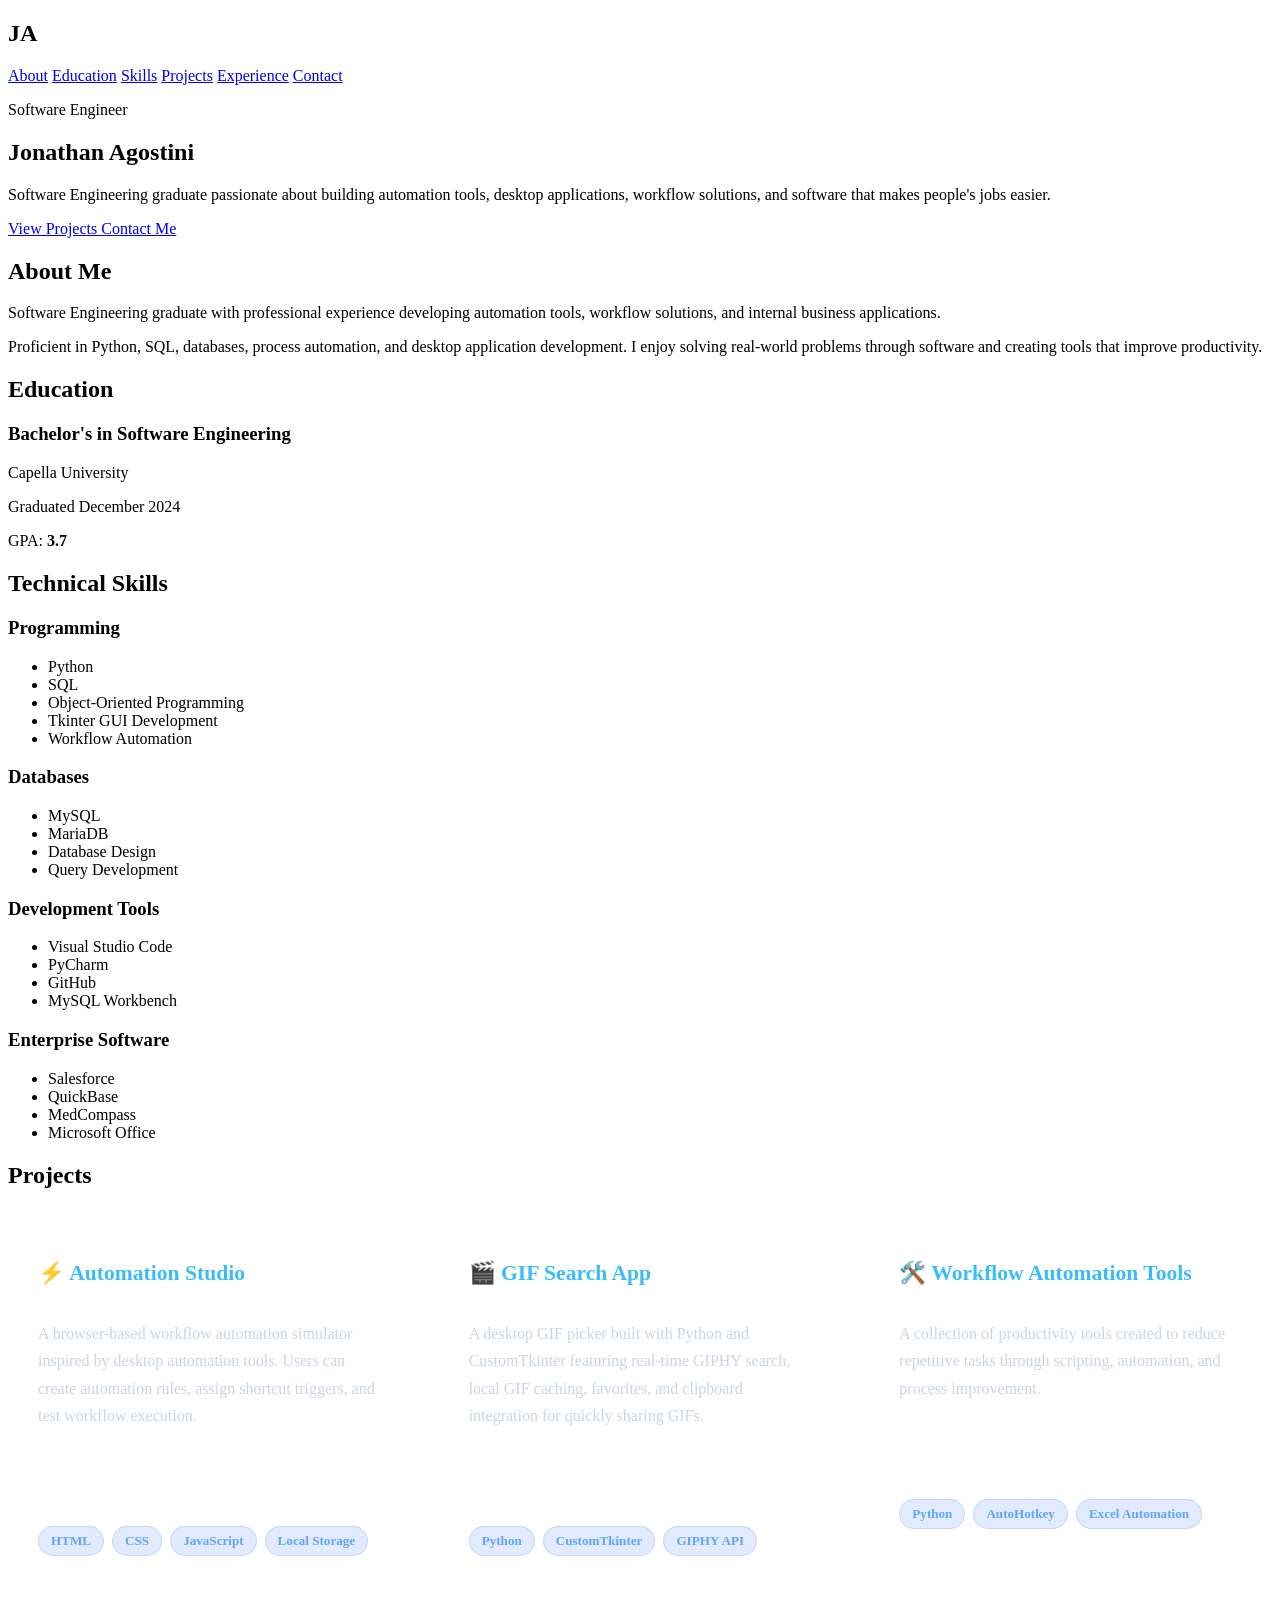
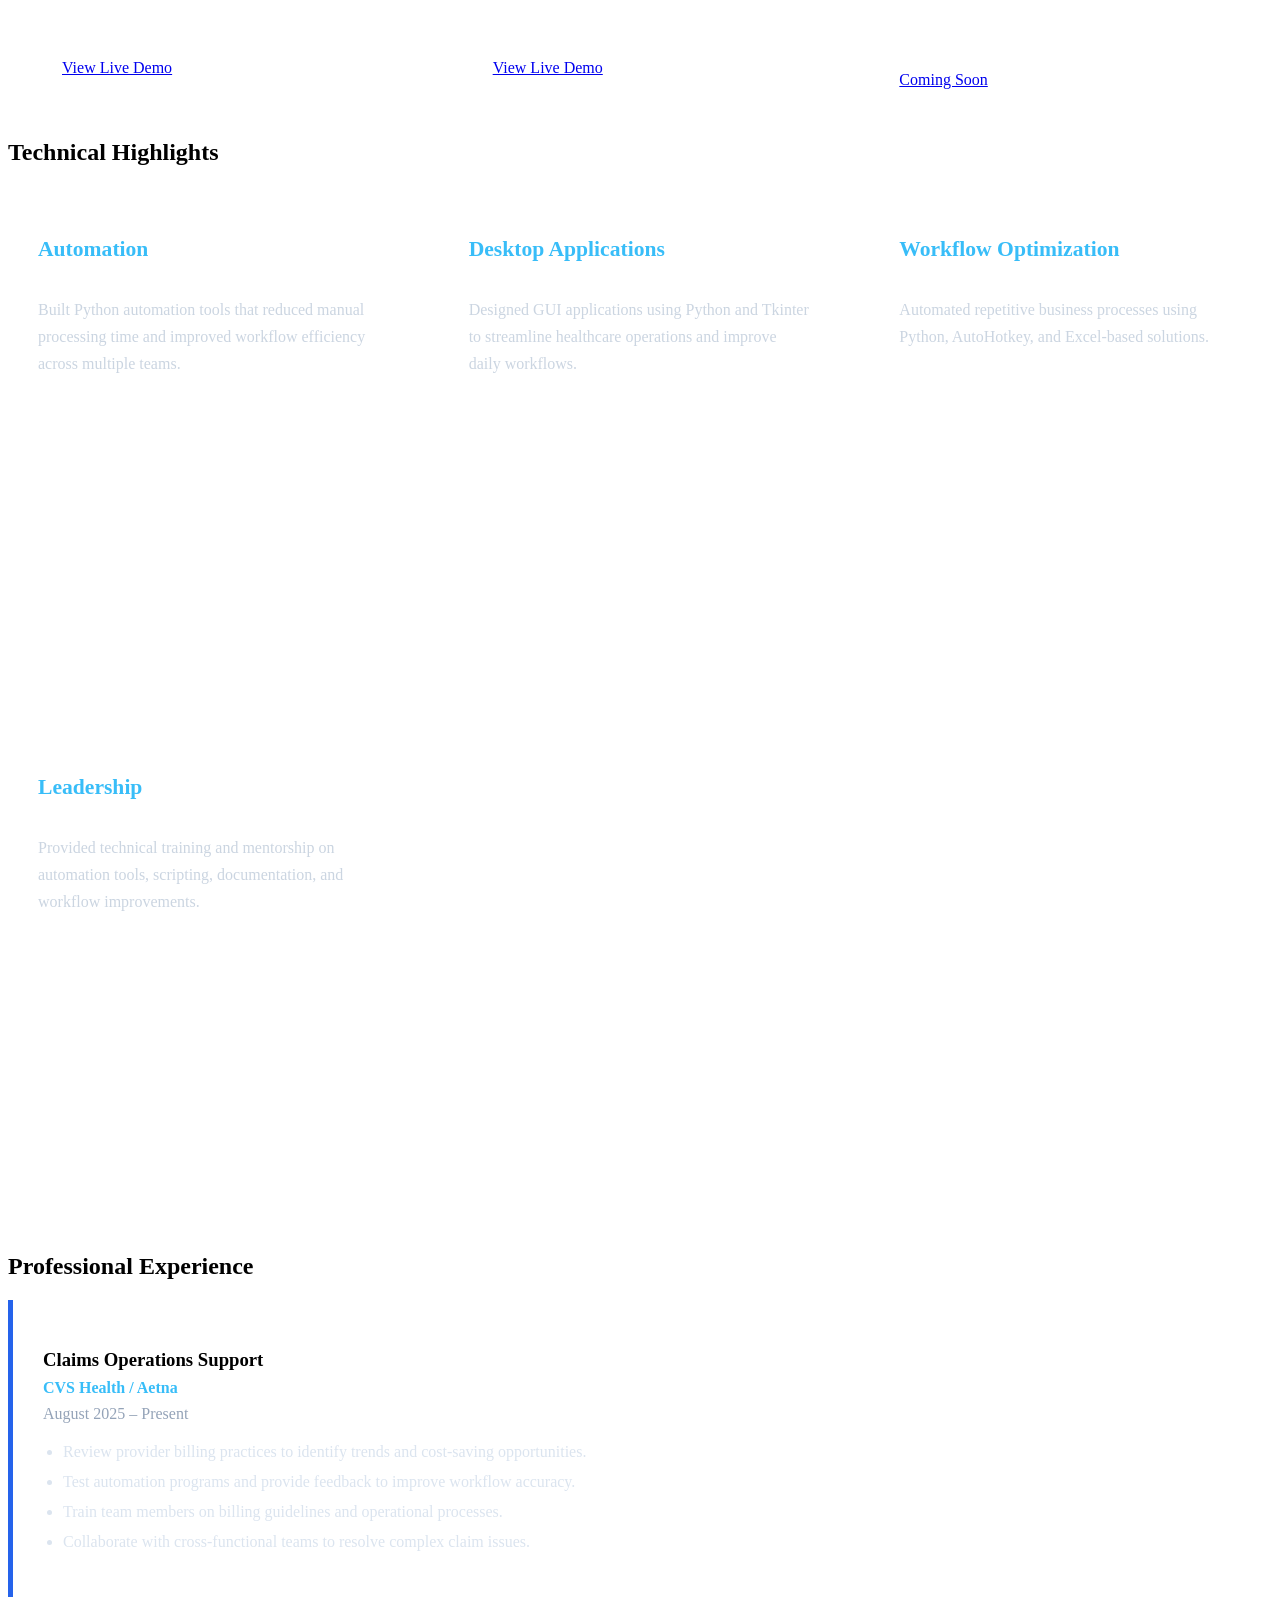
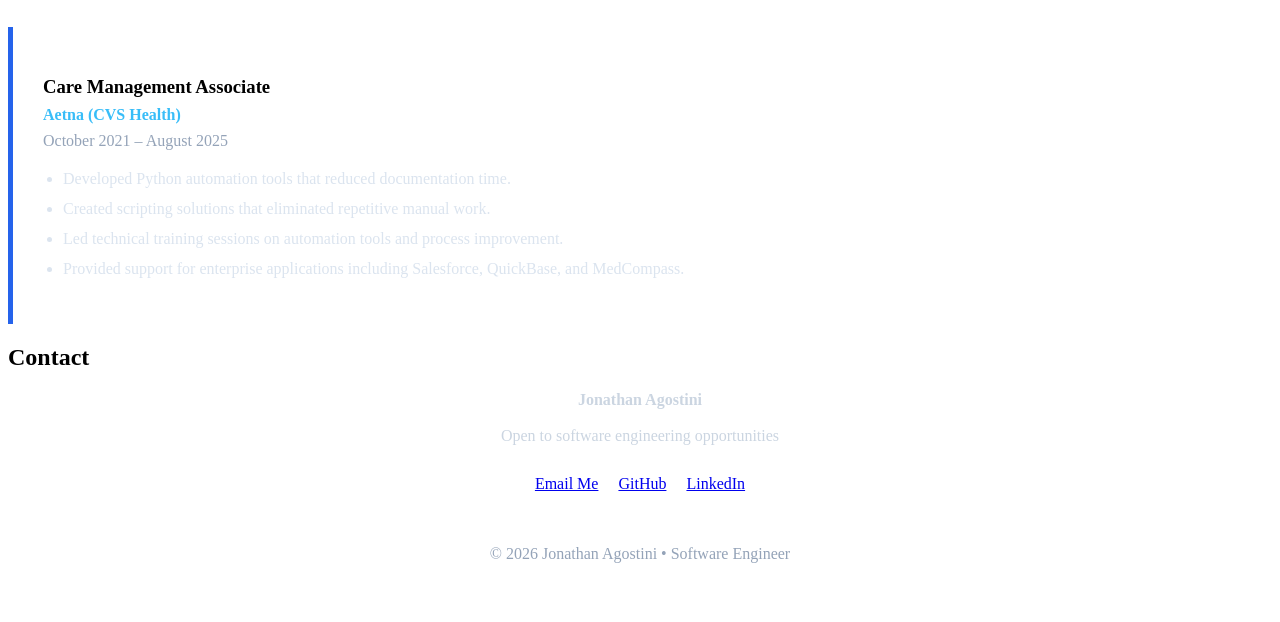
==== index.html @ 8cfb64bf "Remove 'Index' from index.html" ====
<!DOCTYPE html>
<html lang="en">

<head>

<meta charset="UTF-8">
<meta name="viewport" content="width=device-width, initial-scale=1.0">

<title>Jonathan Agostini | Software Engineer</title>

<meta name="description" content="Jonathan Agostini - Software Engineer specializing in Python automation, workflow solutions, desktop applications, and software development.">

<link rel="stylesheet" href="./style.css">

<link rel="preconnect" href="https://fonts.googleapis.com">
<link rel="preconnect" href="https://fonts.gstatic.com" crossorigin>

<link href="https://fonts.googleapis.com/css2?family=Inter:wght@300;400;500;600;700;800&display=swap" rel="stylesheet">

</head>


<body>


<header class="navbar">

<div class="container">

<h2 class="logo">
JA
</h2>


<nav>

<a href="#about">About</a>
<a href="#education">Education</a>
<a href="#skills">Skills</a>
<a href="#projects">Projects</a>
<a href="#experience">Experience</a>
<a href="#contact">Contact</a>

</nav>


</div>

</header>



<section class="hero">

<div class="container hero-content">


<div class="hero-text">


<p class="tag">
Software Engineer
</p>


<h1>
Jonathan Agostini
</h1>


<p class="subtitle">

Software Engineering graduate passionate about building
automation tools, desktop applications, workflow solutions,
and software that makes people's jobs easier.

</p>



<div class="hero-buttons">


<a href="#projects" class="btn primary">
View Projects
</a>


<a href="#contact" class="btn secondary">
Contact Me
</a>


</div>


</div>


</div>


</section>





<section id="about" class="section">


<div class="container">


<h2>
About Me
</h2>



<div class="card">


<p>

Software Engineering graduate with professional experience
developing automation tools, workflow solutions, and internal
business applications.

</p>



<p>

Proficient in Python, SQL, databases, process automation,
and desktop application development. I enjoy solving
real-world problems through software and creating tools
that improve productivity.

</p>


</div>


</div>


</section>






<section id="education" class="section">


<div class="container">


<h2>
Education
</h2>



<div class="card">


<h3>
Bachelor's in Software Engineering
</h3>


<p class="muted">
Capella University
</p>


<p>
Graduated December 2024
</p>


<p>
GPA: <strong>3.7</strong>
</p>


</div>


</div>


</section>






<section id="skills" class="section">


<div class="container">


<h2>
Technical Skills
</h2>



<div class="skills-grid">


<div class="skill-card">

<h3>
Programming
</h3>

<ul>

<li>Python</li>
<li>SQL</li>
<li>Object-Oriented Programming</li>
<li>Tkinter GUI Development</li>
<li>Workflow Automation</li>

</ul>

</div>




<div class="skill-card">

<h3>
Databases
</h3>

<ul>

<li>MySQL</li>
<li>MariaDB</li>
<li>Database Design</li>
<li>Query Development</li>

</ul>

</div>




<div class="skill-card">

<h3>
Development Tools
</h3>

<ul>

<li>Visual Studio Code</li>
<li>PyCharm</li>
<li>GitHub</li>
<li>MySQL Workbench</li>

</ul>

</div>




<div class="skill-card">

<h3>
Enterprise Software
</h3>

<ul>

<li>Salesforce</li>
<li>QuickBase</li>
<li>MedCompass</li>
<li>Microsoft Office</li>

</ul>

</div>


</div>


</div>


</section>

<section id="projects" class="section">

<div class="container">


<h2>
Projects
</h2>



<div class="highlight-grid">


<div class="highlight">


<h3>
⚡ Automation Studio
</h3>


<p>
A browser-based workflow automation simulator inspired by
desktop automation tools. Users can create automation rules,
assign shortcut triggers, and test workflow execution.
</p>


<p>
<strong>
Technologies:
</strong>
</p>


<div class="tech-list">

<span>HTML</span>
<span>CSS</span>
<span>JavaScript</span>
<span>Local Storage</span>

</div>



<a 
href="automation-studio/index.html"
class="btn primary">

View Live Demo

</a>


</div>





<div class="highlight">


<h3>
🎬 GIF Search App
</h3>


<p>
A desktop GIF picker built with Python and CustomTkinter featuring
real-time GIPHY search, local GIF caching, favorites, and clipboard
integration for quickly sharing GIFs.
</p>


<p>
<strong>
Technologies:
</strong>
</p>


<div class="tech-list">

<span>Python</span>
<span>CustomTkinter</span>
<span>GIPHY API</span>

</div>



<a 
href="GIFindexlink/index.html"
class="btn primary">

View Live Demo

</a>


</div>





<div class="highlight">


<h3>
🛠️ Workflow Automation Tools
</h3>


<p>

A collection of productivity tools created to reduce
repetitive tasks through scripting, automation, and
process improvement.

</p>



<p>
<strong>
Technologies:
</strong>
</p>


<div class="tech-list">

<span>Python</span>
<span>AutoHotkey</span>
<span>Excel Automation</span>

</div>



<a 
href="#"
class="btn secondary">

Coming Soon

</a>


</div>



</div>


</div>


</section>







<section id="highlights" class="section">


<div class="container">


<h2>
Technical Highlights
</h2>



<div class="highlight-grid">



<div class="highlight">


<h3>
Automation
</h3>


<p>

Built Python automation tools that reduced manual processing
time and improved workflow efficiency across multiple teams.

</p>


</div>





<div class="highlight">


<h3>
Desktop Applications
</h3>


<p>

Designed GUI applications using Python and Tkinter to
streamline healthcare operations and improve daily workflows.

</p>


</div>





<div class="highlight">


<h3>
Workflow Optimization
</h3>


<p>

Automated repetitive business processes using Python,
AutoHotkey, and Excel-based solutions.

</p>


</div>





<div class="highlight">


<h3>
Leadership
</h3>


<p>

Provided technical training and mentorship on automation
tools, scripting, documentation, and workflow improvements.

</p>


</div>



</div>


</div>


</section>

<section id="experience" class="section">


<div class="container">


<h2>
Professional Experience
</h2>



<div class="timeline">



<div class="timeline-item">


<h3>
Claims Operations Support
</h3>


<span class="company">
CVS Health / Aetna
</span>


<span class="date">
August 2025 – Present
</span>



<ul>


<li>
Review provider billing practices to identify trends and
cost-saving opportunities.
</li>


<li>
Test automation programs and provide feedback to improve
workflow accuracy.
</li>


<li>
Train team members on billing guidelines and operational
processes.
</li>


<li>
Collaborate with cross-functional teams to resolve
complex claim issues.
</li>


</ul>


</div>







<div class="timeline-item">


<h3>
Care Management Associate
</h3>


<span class="company">
Aetna (CVS Health)
</span>


<span class="date">
October 2021 – August 2025
</span>



<ul>


<li>
Developed Python automation tools that reduced
documentation time.
</li>


<li>
Created scripting solutions that eliminated repetitive
manual work.
</li>


<li>
Led technical training sessions on automation tools and
process improvement.
</li>


<li>
Provided support for enterprise applications including
Salesforce, QuickBase, and MedCompass.
</li>


</ul>


</div>



</div>


</div>


</section>







<section id="contact" class="section">


<div class="container">


<h2>
Contact
</h2>



<div class="card contact-card">


<p>
<strong>
Jonathan Agostini
</strong>
</p>


<p>
Open to software engineering opportunities
</p>



<div class="contact-buttons">


<a 
href="mailto:your-email@example.com"
class="btn primary">

Email Me

</a>




<a 
href="https://github.com/"
class="btn secondary"
target="_blank">

GitHub

</a>




<a 
href="https://linkedin.com/"
class="btn secondary"
target="_blank">

LinkedIn

</a>



</div>


</div>


</div>


</section>







<footer>


<div class="container">


<p>

© 2026 Jonathan Agostini • Software Engineer

</p>


</div>


</footer>



<script src="script.js"></script>


</body>

</html>
---- style.css ----
/* ===========================
   Projects / Highlight
=========================== */


.highlight-grid{

    display:grid;

    grid-template-columns:repeat(auto-fit,minmax(300px,1fr));

    gap:28px;

    align-items:stretch;

}



.highlight{

    display:flex;

    flex-direction:column;

    padding:30px;

    min-height:390px;

    overflow:hidden;

}



/* Project Titles */

.highlight h3{

    color:#38bdf8;

    margin-bottom:18px;

    font-size:1.35rem;

}



/* Project Text */

.highlight p{

    color:#cbd5e1;

    margin-bottom:20px;

    line-height:1.7;

}


/* Technology paragraph spacing */

.highlight p:nth-of-type(2){

    margin-top:10px;

    margin-bottom:35px;

}



.highlight strong{

    color:white;

}



/* Keep button at bottom without covering text */

.highlight .btn{

    margin-top:auto;

    align-self:flex-start;

    flex-shrink:0;

}



/* Demo button sizing */

.highlight .btn.primary{

    min-width:165px;

    padding:12px 24px;

}



/* Hover */

.highlight:hover{

    transform:translateY(-6px);

    border-color:#2563eb;

    box-shadow:0 15px 35px rgba(37,99,235,.15);

}

/* ===========================
   Technology Badges
=========================== */


.tech-list{

    display:flex;

    flex-wrap:wrap;

    gap:8px;

    margin-top:5px;

    margin-bottom:25px;

}



.tech-list span{

    background:#2563eb22;

    color:#60a5fa;

    padding:6px 12px;

    border-radius:999px;

    font-size:.82rem;

    font-weight:600;

    border:1px solid rgba(96,165,250,.25);

}





/* ===========================
   Timeline
=========================== */


.timeline{

    display:flex;

    flex-direction:column;

    gap:30px;

}



.timeline-item{

    padding:30px;

    border-left:5px solid #2563eb;

}



.timeline-item h3{

    margin-bottom:5px;

}



.company{

    display:block;

    color:#38bdf8;

    font-weight:600;

    margin-top:8px;

}



.date{

    display:block;

    color:#94a3b8;

    margin:8px 0 20px;

}



.timeline ul{

    padding-left:20px;

}



.timeline li{

    margin-bottom:12px;

    color:#dbe4ef;

}





/* ===========================
   Contact
=========================== */


.contact-card{

    text-align:center;

}



.contact-card p{

    color:#cbd5e1;

    margin-bottom:18px;

}



.contact-buttons{

    margin-top:30px;

    display:flex;

    justify-content:center;

    gap:20px;

    flex-wrap:wrap;

}





/* ===========================
   Footer
=========================== */


footer{

    border-top:1px solid rgba(255,255,255,.08);

    padding:35px 20px;

    text-align:center;

    color:#94a3b8;

}





/* ===========================
   Scrollbar
=========================== */


::-webkit-scrollbar{

    width:10px;

}



::-webkit-scrollbar-track{

    background:#0f172a;

}



::-webkit-scrollbar-thumb{

    background:#2563eb;

    border-radius:10px;

}



::-webkit-scrollbar-thumb:hover{

    background:#3b82f6;

}





/* ===========================
   Scroll Animations
=========================== */


.hidden{

    opacity:0;

    transform:translateY(40px);

    transition:

        opacity .8s ease,

        transform .8s ease;

}



.show{

    opacity:1;

    transform:translateY(0);

}





/* ===========================
   Button Ripple
=========================== */


.ripple{

    position:absolute;

    border-radius:50%;

    transform:scale(0);

    animation:ripple .6s linear;

    background:rgba(255,255,255,.35);

    pointer-events:none;

}



@keyframes ripple{


    to{

        transform:scale(4);

        opacity:0;

    }

}

/* ===========================
   Scroll To Top
=========================== */


.scroll-top{

    position:fixed;

    bottom:25px;

    right:25px;

    width:48px;

    height:48px;

    border:none;

    border-radius:50%;

    background:#2563eb;

    color:white;

    font-size:22px;

    cursor:pointer;

    opacity:0;

    pointer-events:none;

    transition:.3s;

    z-index:999;

}



.scroll-top.visible{

    opacity:1;

    pointer-events:auto;

}



.scroll-top:hover{

    background:#3b82f6;

    transform:translateY(-4px);

}





/* ===========================
   Tablet
=========================== */


@media(max-width:900px){


    .hero h1{

        font-size:3rem;

    }



    .subtitle{

        font-size:1.1rem;

    }



    nav{

        gap:16px;

    }



    .highlight-grid{

        grid-template-columns:1fr;

    }


}





/* ===========================
   Mobile
=========================== */


@media(max-width:700px){


    .navbar .container{


        flex-direction:column;


        height:auto;


        padding:18px 0;


        gap:15px;


    }



    nav{


        flex-wrap:wrap;


        justify-content:center;


        gap:15px;


    }



    .hero{


        min-height:70vh;


        text-align:center;


    }



    .hero-content{


        justify-content:center;


    }



    .hero-buttons{


        justify-content:center;


    }



    .hero h1{


        font-size:2.5rem;


    }



    .subtitle{


        font-size:1rem;


    }



    .section{


        padding:70px 0;


    }



    .section h2{


        font-size:2rem;


    }



    .btn{


        width:100%;


        max-width:320px;


    }



    .contact-buttons{


        flex-direction:column;


        align-items:center;


    }



    .card,
    .skill-card,
    .highlight,
    .timeline-item{


        padding:24px;


    }



    .highlight{


        min-height:auto;


    }


}





/* ===========================
   Small Phones
=========================== */


@media(max-width:480px){


    .container{

        width:92%;

    }



    .hero h1{

        font-size:2.1rem;

    }



    .logo{

        font-size:1.5rem;

    }



    nav a{

        font-size:.9rem;

    }



    .section h2{

        font-size:1.8rem;

    }



    .scroll-top{

        width:42px;

        height:42px;

        font-size:18px;

        right:18px;

        bottom:18px;

    }


}
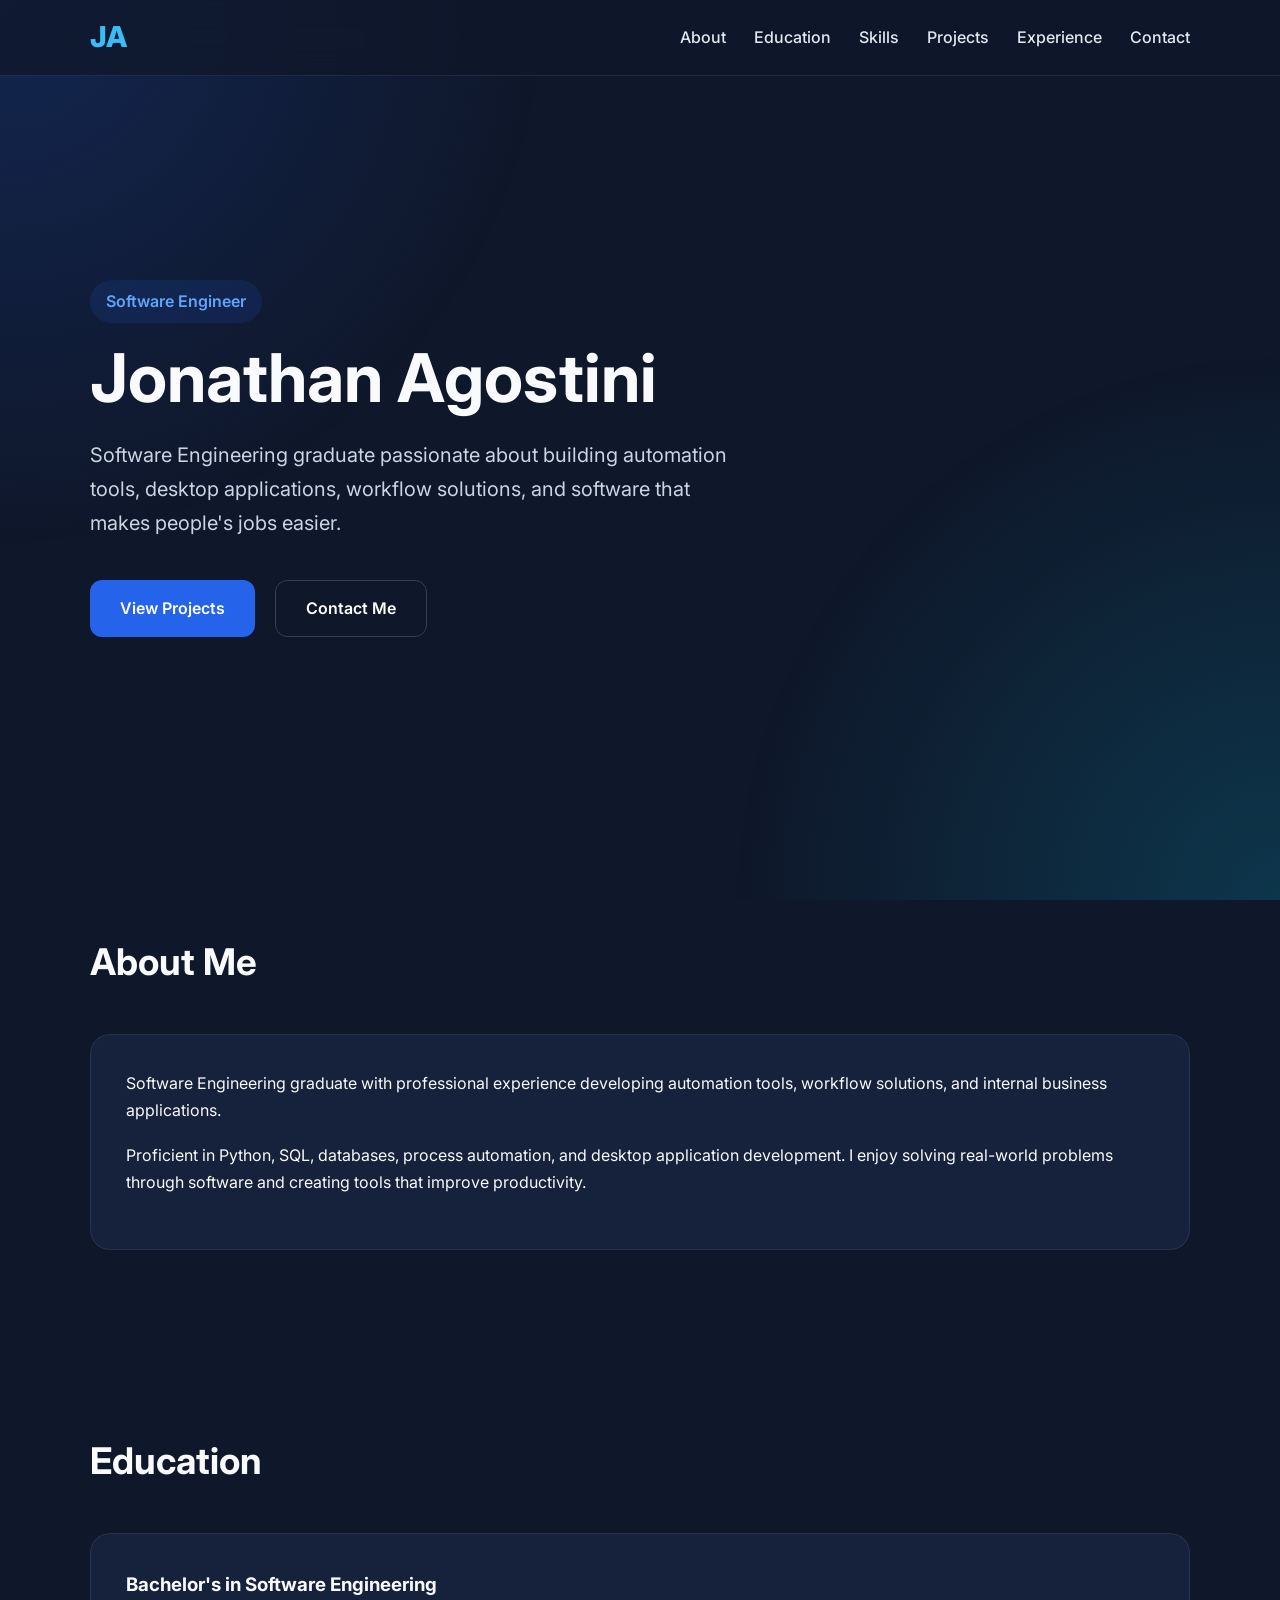
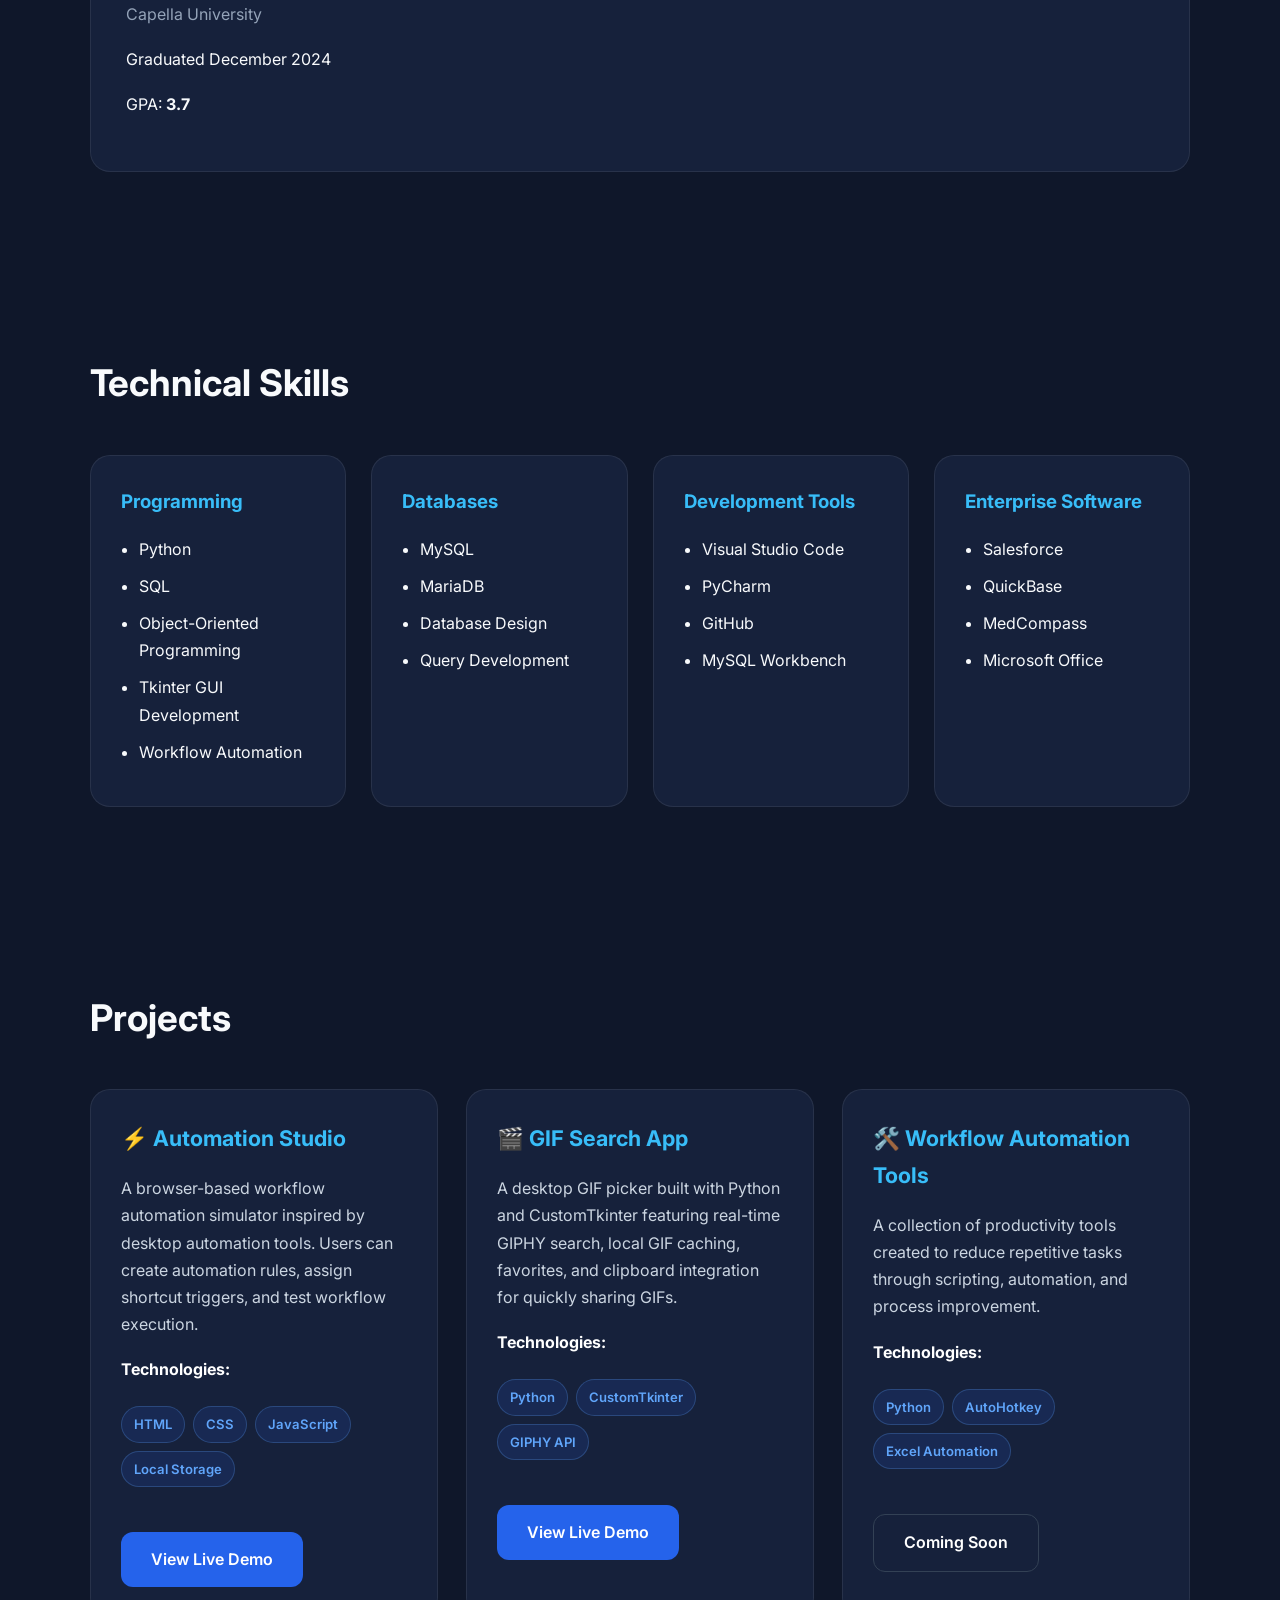
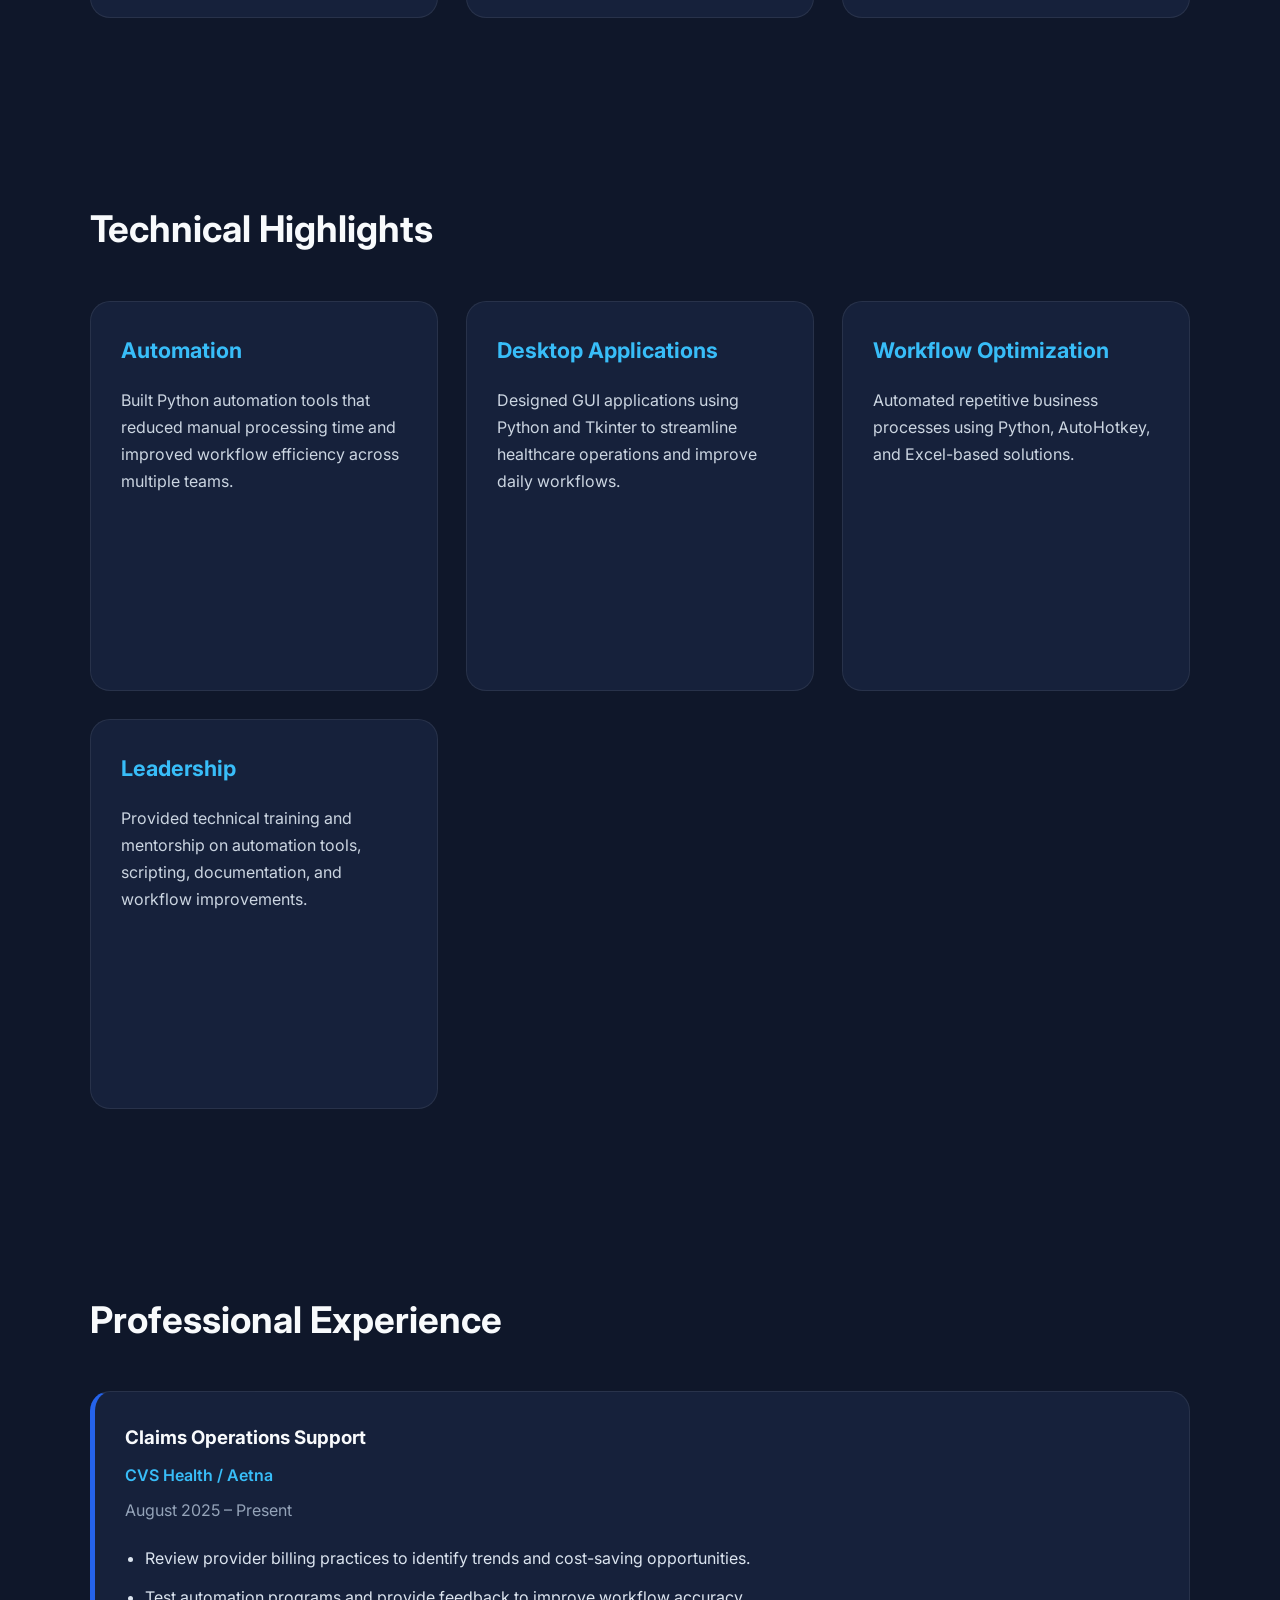
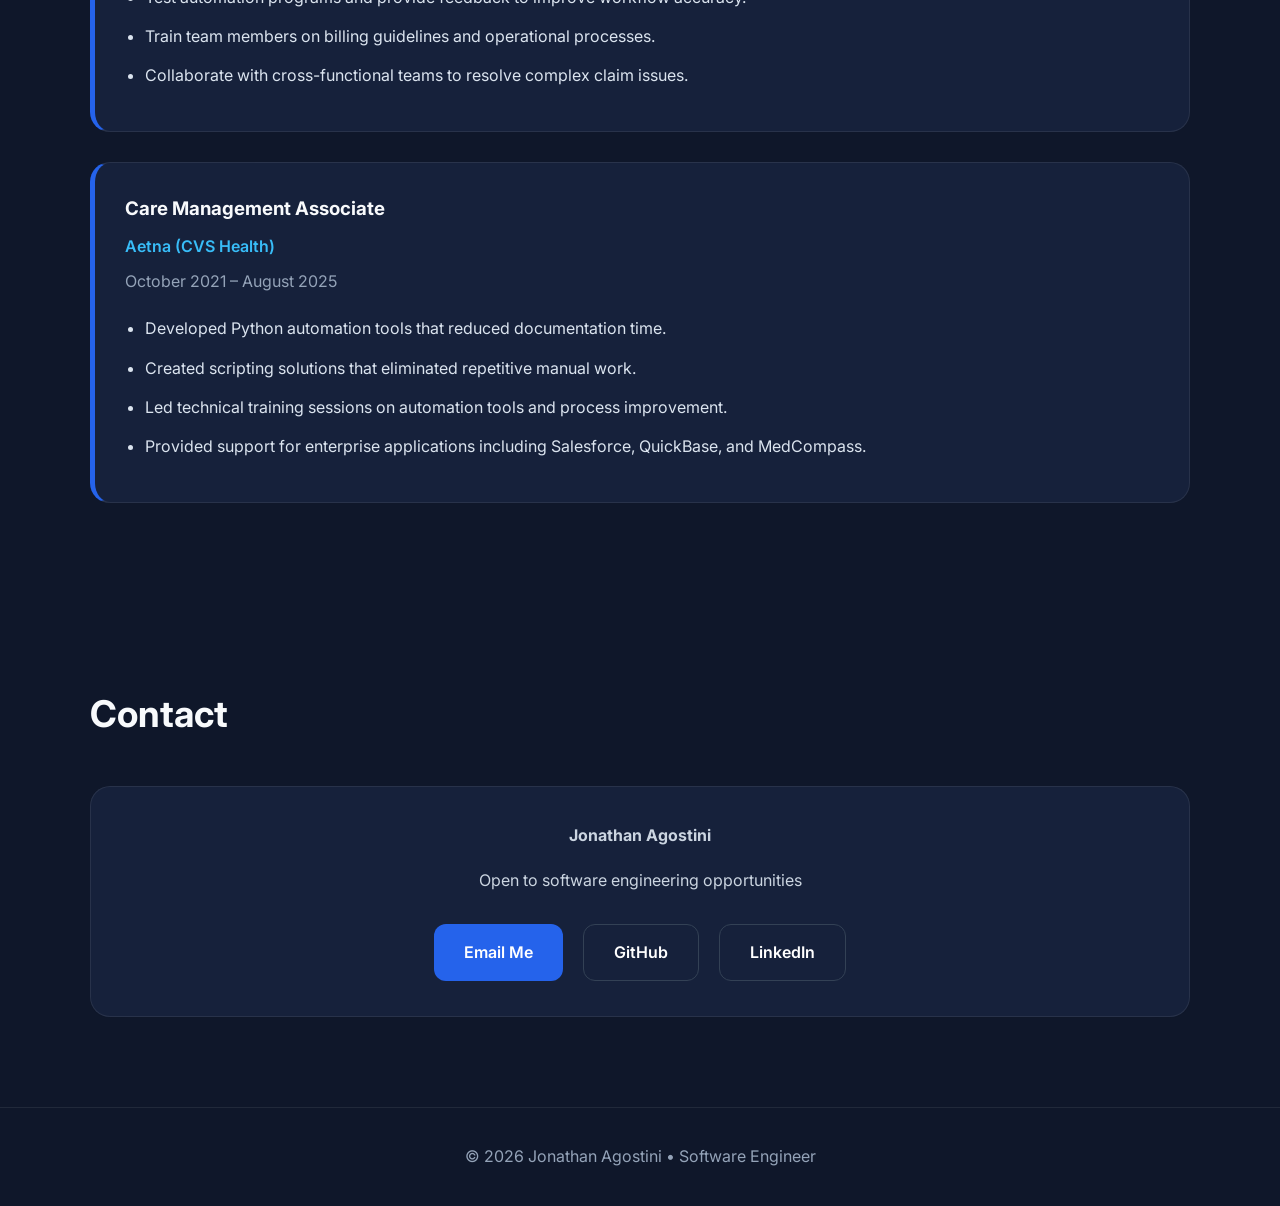
==== commit be61fdb8: "Update link to point to automation-studio page" ====
--- a/index.html
+++ b/index.html
@@ -1,4 +1,3 @@
-
 <!DOCTYPE html>
 <html lang="en">
 
@@ -11,7 +10,7 @@
 
 <meta name="description" content="Jonathan Agostini - Software Engineer specializing in Python automation, workflow solutions, desktop applications, and software development.">
 
-<link rel="stylesheet" href="./style.css">
+<link rel="stylesheet" href="style.css">
 
 <link rel="preconnect" href="https://fonts.googleapis.com">
 <link rel="preconnect" href="https://fonts.gstatic.com" crossorigin>
@@ -154,7 +153,6 @@
 
 
 
-
 <section id="education" class="section">
 
 
@@ -202,7 +200,6 @@
 
 
 
-
 <section id="skills" class="section">
 
 
@@ -214,7 +211,6 @@
 </h2>
 
 
-
 <div class="skills-grid">
 
 
@@ -223,6 +219,7 @@
 <h3>
 Programming
 </h3>
+
 
 <ul>
 
@@ -234,16 +231,15 @@
 
 </ul>
 
-</div>
-
-
-
+
+</div>
 
 <div class="skill-card">
 
 <h3>
 Databases
 </h3>
+
 
 <ul>
 
@@ -254,6 +250,7 @@
 
 </ul>
 
+
 </div>
 
 
@@ -264,6 +261,7 @@
 <h3>
 Development Tools
 </h3>
+
 
 <ul>
 
@@ -274,6 +272,7 @@
 
 </ul>
 
+
 </div>
 
 
@@ -284,6 +283,7 @@
 <h3>
 Enterprise Software
 </h3>
+
 
 <ul>
 
@@ -294,6 +294,7 @@
 
 </ul>
 
+
 </div>
 
 
@@ -305,7 +306,12 @@
 
 </section>
 
+
+
+
+
 <section id="projects" class="section">
+
 
 <div class="container">
 
@@ -319,6 +325,7 @@
 <div class="highlight-grid">
 
 
+
 <div class="highlight">
 
 
@@ -328,9 +335,11 @@
 
 
 <p>
+
 A browser-based workflow automation simulator inspired by
 desktop automation tools. Users can create automation rules,
 assign shortcut triggers, and test workflow execution.
+
 </p>
 
 
@@ -376,9 +385,11 @@
 
 
 <p>
+
 A desktop GIF picker built with Python and CustomTkinter featuring
 real-time GIPHY search, local GIF caching, favorites, and clipboard
 integration for quickly sharing GIFs.
+
 </p>
 
 
@@ -400,7 +411,7 @@
 
 
 <a 
-href="GIFindexlink/index.html"
+href="#"
 class="btn primary">
 
 View Live Demo
@@ -474,8 +485,6 @@
 
 
 
-
-
 <section id="highlights" class="section">
 
 
@@ -491,7 +500,6 @@
 <div class="highlight-grid">
 
 
-
 <div class="highlight">
 
 
@@ -513,7 +521,6 @@
 
 
 
-
 <div class="highlight">
 
 
@@ -535,7 +542,6 @@
 
 
 
-
 <div class="highlight">
 
 
@@ -557,7 +563,6 @@
 
 
 
-
 <div class="highlight">
 
 
@@ -575,7 +580,6 @@
 
 
 </div>
-
 
 
 </div>
@@ -725,7 +729,6 @@
 
 
 
-
 <section id="contact" class="section">
 
 
@@ -742,10 +745,13 @@
 
 
 <p>
+
 <strong>
 Jonathan Agostini
 </strong>
-</p>
+
+</p>
+
 
 
 <p>
@@ -755,6 +761,7 @@
 
 
 <div class="contact-buttons">
+
 
 
 <a 
@@ -828,9 +835,12 @@
 
 
 
+
+
 <script src="script.js"></script>
 
 
+
 </body>
 
 </html>
--- a/style.css
+++ b/style.css
@@ -1,5 +1,469 @@
 /* ===========================
-   Projects / Highlight
+   Jonathan Agostini Portfolio
+   style.css
+=========================== */
+
+
+/* ===========================
+   Reset
+=========================== */
+
+*{
+    margin:0;
+    padding:0;
+    box-sizing:border-box;
+}
+
+
+html{
+    scroll-behavior:smooth;
+}
+
+
+body{
+
+    font-family:'Inter',sans-serif;
+
+    background:#0f172a;
+
+    color:#f8fafc;
+
+    line-height:1.7;
+
+    overflow-x:hidden;
+
+}
+
+
+
+/* ===========================
+   Background Glow
+=========================== */
+
+
+body::before{
+
+    content:"";
+
+    position:fixed;
+
+    inset:0;
+
+    background:
+        radial-gradient(circle at top left,#2563eb33,transparent 35%),
+        radial-gradient(circle at bottom right,#06b6d433,transparent 35%);
+
+    z-index:-1;
+
+}
+
+
+
+/* ===========================
+   Container
+=========================== */
+
+
+.container{
+
+    width:min(1100px,90%);
+
+    margin:auto;
+
+}
+
+
+
+/* ===========================
+   Navigation
+=========================== */
+
+
+.navbar{
+
+    position:sticky;
+
+    top:0;
+
+    z-index:1000;
+
+    backdrop-filter:blur(15px);
+
+    background:rgba(15,23,42,.75);
+
+    border-bottom:1px solid rgba(255,255,255,.08);
+
+}
+
+
+
+.navbar .container{
+
+    display:flex;
+
+    justify-content:space-between;
+
+    align-items:center;
+
+    height:75px;
+
+}
+
+
+
+.logo{
+
+    color:#38bdf8;
+
+    font-size:1.8rem;
+
+    font-weight:800;
+
+}
+
+
+
+nav{
+
+    display:flex;
+
+    gap:28px;
+
+}
+
+
+
+nav a{
+
+    text-decoration:none;
+
+    color:#e2e8f0;
+
+    font-weight:500;
+
+    transition:.3s;
+
+}
+
+
+
+nav a:hover,
+nav a.active{
+
+    color:#38bdf8;
+
+}
+
+
+
+/* ===========================
+   Hero Section
+=========================== */
+
+
+.hero{
+
+    min-height:85vh;
+
+    display:flex;
+
+    align-items:center;
+
+}
+
+
+
+.hero-content{
+
+    display:flex;
+
+    align-items:center;
+
+}
+
+
+
+.hero-text{
+
+    max-width:750px;
+
+}
+
+
+
+.tag{
+
+    display:inline-block;
+
+    background:#2563eb22;
+
+    color:#60a5fa;
+
+    padding:8px 16px;
+
+    border-radius:999px;
+
+    font-weight:600;
+
+    margin-bottom:20px;
+
+}
+
+
+
+.hero h1{
+
+    font-size:4.2rem;
+
+    line-height:1.05;
+
+    margin-bottom:25px;
+
+}
+
+
+
+.subtitle{
+
+    color:#cbd5e1;
+
+    font-size:1.25rem;
+
+    margin-bottom:40px;
+
+    max-width:650px;
+
+}
+
+
+
+.hero-buttons{
+
+    display:flex;
+
+    gap:20px;
+
+    flex-wrap:wrap;
+
+}
+
+
+
+/* ===========================
+   Buttons
+=========================== */
+
+
+.btn{
+
+    position:relative;
+
+    overflow:hidden;
+
+    display:inline-flex;
+
+    align-items:center;
+
+    justify-content:center;
+
+    text-decoration:none;
+
+    padding:14px 30px;
+
+    border-radius:12px;
+
+    font-weight:600;
+
+    transition:.3s;
+
+}
+
+
+
+.primary{
+
+    background:#2563eb;
+
+    color:white;
+
+}
+
+
+
+.primary:hover{
+
+    transform:translateY(-3px);
+
+    background:#3b82f6;
+
+    box-shadow:0 10px 25px rgba(37,99,235,.45);
+
+}
+
+
+
+.secondary{
+
+    border:1px solid #334155;
+
+    color:white;
+
+}
+
+
+
+.secondary:hover{
+
+    background:#1e293b;
+
+    transform:translateY(-3px);
+
+}
+
+
+
+/* ===========================
+   Sections
+=========================== */
+
+
+.section{
+
+    padding:90px 0;
+
+}
+
+
+
+.section h2{
+
+    font-size:2.3rem;
+
+    margin-bottom:40px;
+
+}
+
+
+
+/* ===========================
+   Cards
+=========================== */
+
+
+.card,
+.skill-card,
+.highlight,
+.timeline-item{
+
+    background:#16213b;
+
+    border:1px solid rgba(255,255,255,.08);
+
+    border-radius:20px;
+
+    transition:.35s;
+
+}
+
+
+
+.card:hover,
+.skill-card:hover,
+.highlight:hover,
+.timeline-item:hover{
+
+    transform:translateY(-6px);
+
+    border-color:#2563eb;
+
+    box-shadow:0 15px 35px rgba(37,99,235,.15);
+
+}
+
+
+
+/* ===========================
+   About Card
+=========================== */
+
+
+.card{
+
+    padding:35px;
+
+    backdrop-filter:blur(20px);
+
+}
+
+
+
+.card p{
+
+    margin-bottom:18px;
+
+}
+
+
+
+.muted{
+
+    color:#94a3b8;
+
+}
+
+
+
+/* ===========================
+   Skills
+=========================== */
+
+
+.skills-grid{
+
+    display:grid;
+
+    grid-template-columns:repeat(auto-fit,minmax(240px,1fr));
+
+    gap:25px;
+
+}
+
+
+
+.skill-card{
+
+    padding:30px;
+
+}
+
+
+
+.skill-card h3{
+
+    color:#38bdf8;
+
+    margin-bottom:18px;
+
+}
+
+
+
+.skill-card ul{
+
+    padding-left:18px;
+
+}
+
+
+
+.skill-card li{
+
+    margin-bottom:10px;
+
+}
+
+/* ===========================
+   Projects / Highlights
 =========================== */
 
 
@@ -27,14 +491,13 @@
 
     min-height:390px;
 
-    overflow:hidden;
-
 }
 
 
 
 /* Project Titles */
 
+
 .highlight h3{
 
     color:#38bdf8;
@@ -49,24 +512,12 @@
 
 /* Project Text */
 
+
 .highlight p{
 
     color:#cbd5e1;
 
-    margin-bottom:20px;
-
-    line-height:1.7;
-
-}
-
-
-/* Technology paragraph spacing */
-
-.highlight p:nth-of-type(2){
-
-    margin-top:10px;
-
-    margin-bottom:35px;
+    margin-bottom:18px;
 
 }
 
@@ -80,227 +531,204 @@
 
 
 
-/* Keep button at bottom without covering text */
+/* ===========================
+   Technology Badges
+=========================== */
+
+
+.tech-list{
+
+    display:flex;
+
+    flex-wrap:wrap;
+
+    gap:8px;
+
+    margin-top:5px;
+
+    margin-bottom:25px;
+
+}
+
+
+
+.tech-list span{
+
+    background:#2563eb22;
+
+    color:#60a5fa;
+
+    padding:6px 12px;
+
+    border-radius:999px;
+
+    font-size:.82rem;
+
+    font-weight:600;
+
+    border:1px solid rgba(96,165,250,.25);
+
+}
+
+
+
+/* ===========================
+   Project Buttons Fix
+=========================== */
+
 
 .highlight .btn{
 
-    margin-top:auto;
+    margin-top:20px;
 
     align-self:flex-start;
 
-    flex-shrink:0;
-
-}
-
-
-
-/* Demo button sizing */
+}
+
+
 
 .highlight .btn.primary{
 
     min-width:165px;
 
-    padding:12px 24px;
-
-}
-
-
-
-/* Hover */
-
-.highlight:hover{
-
-    transform:translateY(-6px);
-
-    border-color:#2563eb;
-
-    box-shadow:0 15px 35px rgba(37,99,235,.15);
-
-}
-
-/* ===========================
-   Technology Badges
-=========================== */
-
-
-.tech-list{
+}
+
+
+
+/* ===========================
+   Timeline
+=========================== */
+
+
+.timeline{
 
     display:flex;
 
+    flex-direction:column;
+
+    gap:30px;
+
+}
+
+
+
+.timeline-item{
+
+    padding:30px;
+
+    border-left:5px solid #2563eb;
+
+}
+
+
+
+.timeline-item h3{
+
+    margin-bottom:5px;
+
+}
+
+
+
+.company{
+
+    display:block;
+
+    color:#38bdf8;
+
+    font-weight:600;
+
+    margin-top:8px;
+
+}
+
+
+
+.date{
+
+    display:block;
+
+    color:#94a3b8;
+
+    margin:8px 0 20px;
+
+}
+
+
+
+.timeline ul{
+
+    padding-left:20px;
+
+}
+
+
+
+.timeline li{
+
+    margin-bottom:12px;
+
+    color:#dbe4ef;
+
+}
+
+
+
+/* ===========================
+   Contact
+=========================== */
+
+
+.contact-card{
+
+    text-align:center;
+
+}
+
+
+
+.contact-card p{
+
+    color:#cbd5e1;
+
+    margin-bottom:18px;
+
+}
+
+
+
+.contact-buttons{
+
+    margin-top:30px;
+
+    display:flex;
+
+    justify-content:center;
+
+    gap:20px;
+
     flex-wrap:wrap;
 
-    gap:8px;
-
-    margin-top:5px;
-
-    margin-bottom:25px;
-
-}
-
-
-
-.tech-list span{
-
-    background:#2563eb22;
-
-    color:#60a5fa;
-
-    padding:6px 12px;
-
-    border-radius:999px;
-
-    font-size:.82rem;
-
-    font-weight:600;
-
-    border:1px solid rgba(96,165,250,.25);
-
-}
-
-
-
-
-
-/* ===========================
-   Timeline
-=========================== */
-
-
-.timeline{
-
-    display:flex;
-
-    flex-direction:column;
-
-    gap:30px;
-
-}
-
-
-
-.timeline-item{
-
-    padding:30px;
-
-    border-left:5px solid #2563eb;
-
-}
-
-
-
-.timeline-item h3{
-
-    margin-bottom:5px;
-
-}
-
-
-
-.company{
-
-    display:block;
-
-    color:#38bdf8;
-
-    font-weight:600;
-
-    margin-top:8px;
-
-}
-
-
-
-.date{
-
-    display:block;
+}
+
+
+
+/* ===========================
+   Footer
+=========================== */
+
+
+footer{
+
+    border-top:1px solid rgba(255,255,255,.08);
+
+    padding:35px 20px;
+
+    text-align:center;
 
     color:#94a3b8;
 
-    margin:8px 0 20px;
-
-}
-
-
-
-.timeline ul{
-
-    padding-left:20px;
-
-}
-
-
-
-.timeline li{
-
-    margin-bottom:12px;
-
-    color:#dbe4ef;
-
-}
-
-
-
-
-
-/* ===========================
-   Contact
-=========================== */
-
-
-.contact-card{
-
-    text-align:center;
-
-}
-
-
-
-.contact-card p{
-
-    color:#cbd5e1;
-
-    margin-bottom:18px;
-
-}
-
-
-
-.contact-buttons{
-
-    margin-top:30px;
-
-    display:flex;
-
-    justify-content:center;
-
-    gap:20px;
-
-    flex-wrap:wrap;
-
-}
-
-
-
-
-
-/* ===========================
-   Footer
-=========================== */
-
-
-footer{
-
-    border-top:1px solid rgba(255,255,255,.08);
-
-    padding:35px 20px;
-
-    text-align:center;
-
-    color:#94a3b8;
-
-}
-
-
+}
 
 
 
@@ -343,8 +771,6 @@
 
 
 
-
-
 /* ===========================
    Scroll Animations
 =========================== */
@@ -376,8 +802,6 @@
 
 
 
-
-
 /* ===========================
    Button Ripple
 =========================== */
@@ -414,6 +838,8 @@
 
 }
 
+
+
 /* ===========================
    Scroll To Top
 =========================== */
@@ -473,12 +899,8 @@
 
 }
 
-
-
-
-
-/* ===========================
-   Tablet
+/* ===========================
+   Responsive Tablet
 =========================== */
 
 
@@ -520,10 +942,8 @@
 
 
 
-
-
-/* ===========================
-   Mobile
+/* ===========================
+   Responsive Mobile
 =========================== */
 
 
@@ -690,8 +1110,6 @@
 
 
 
-
-
 /* ===========================
    Small Phones
 =========================== */
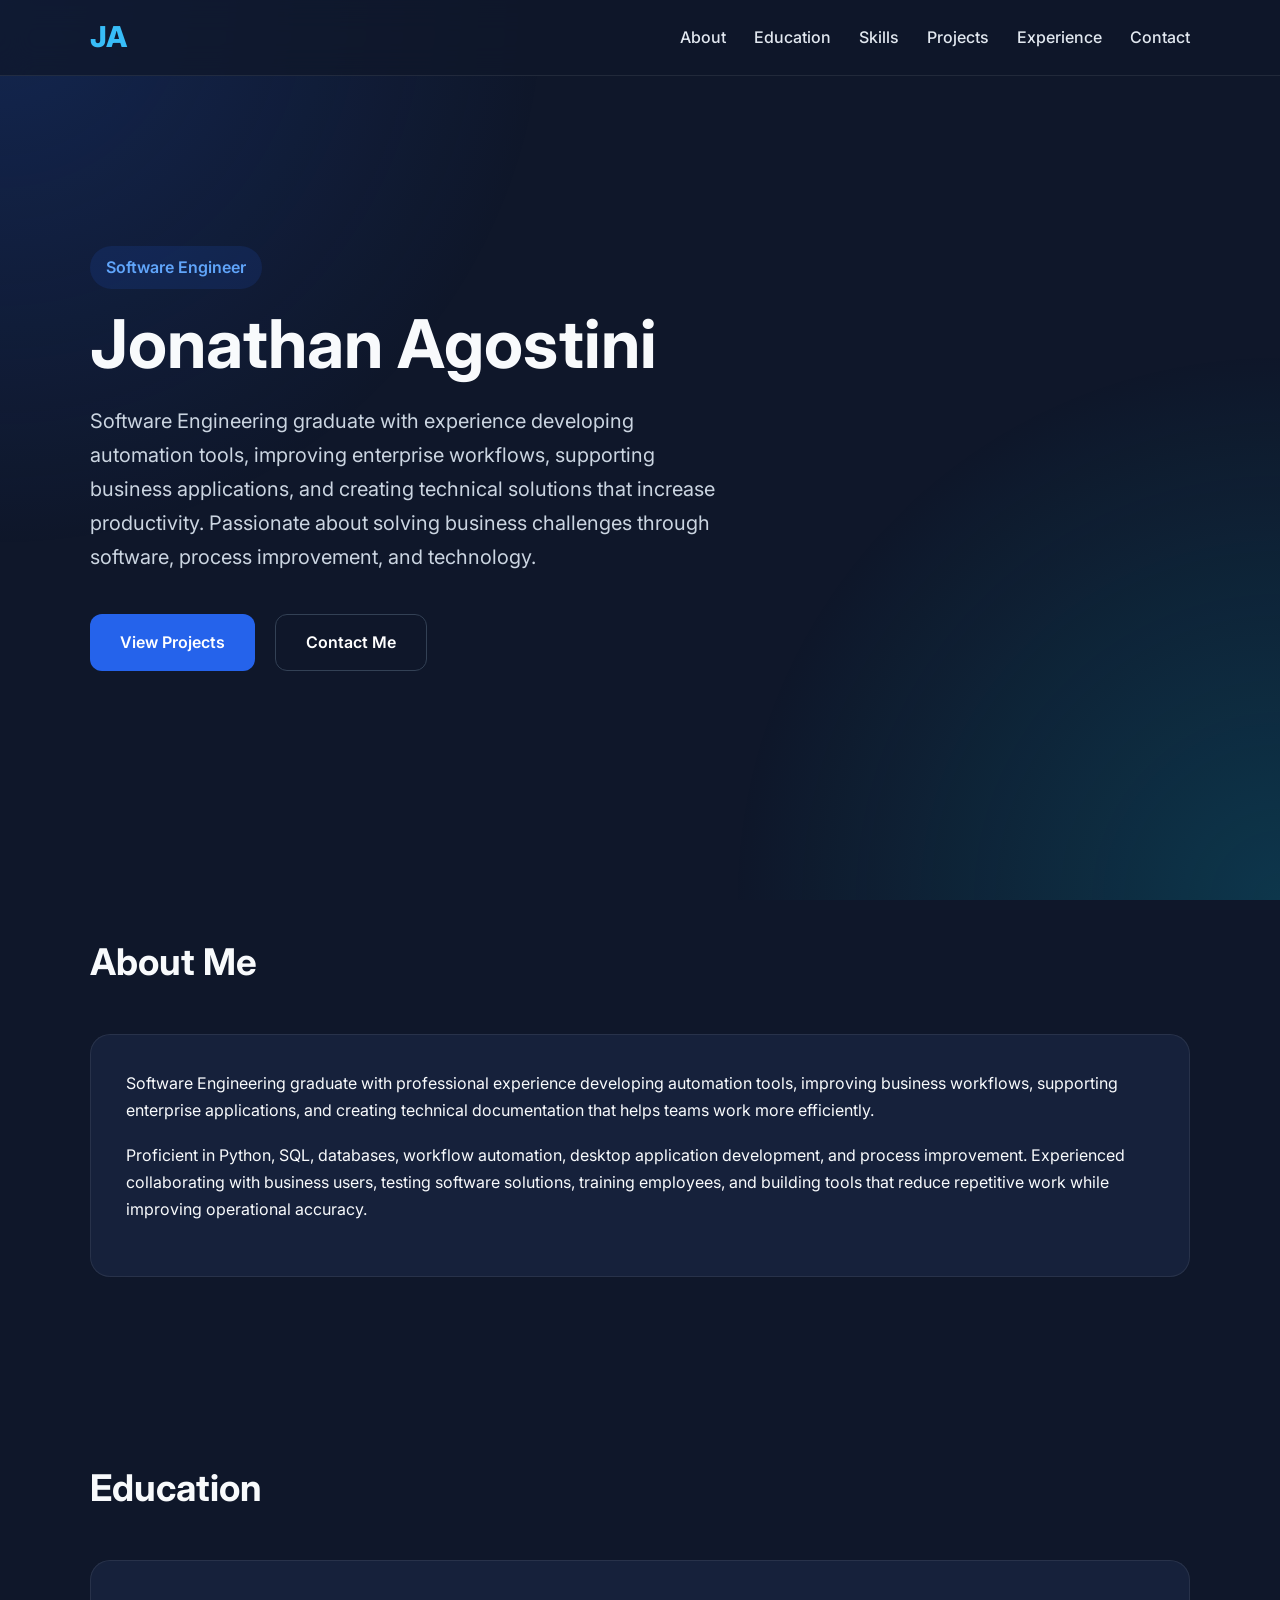
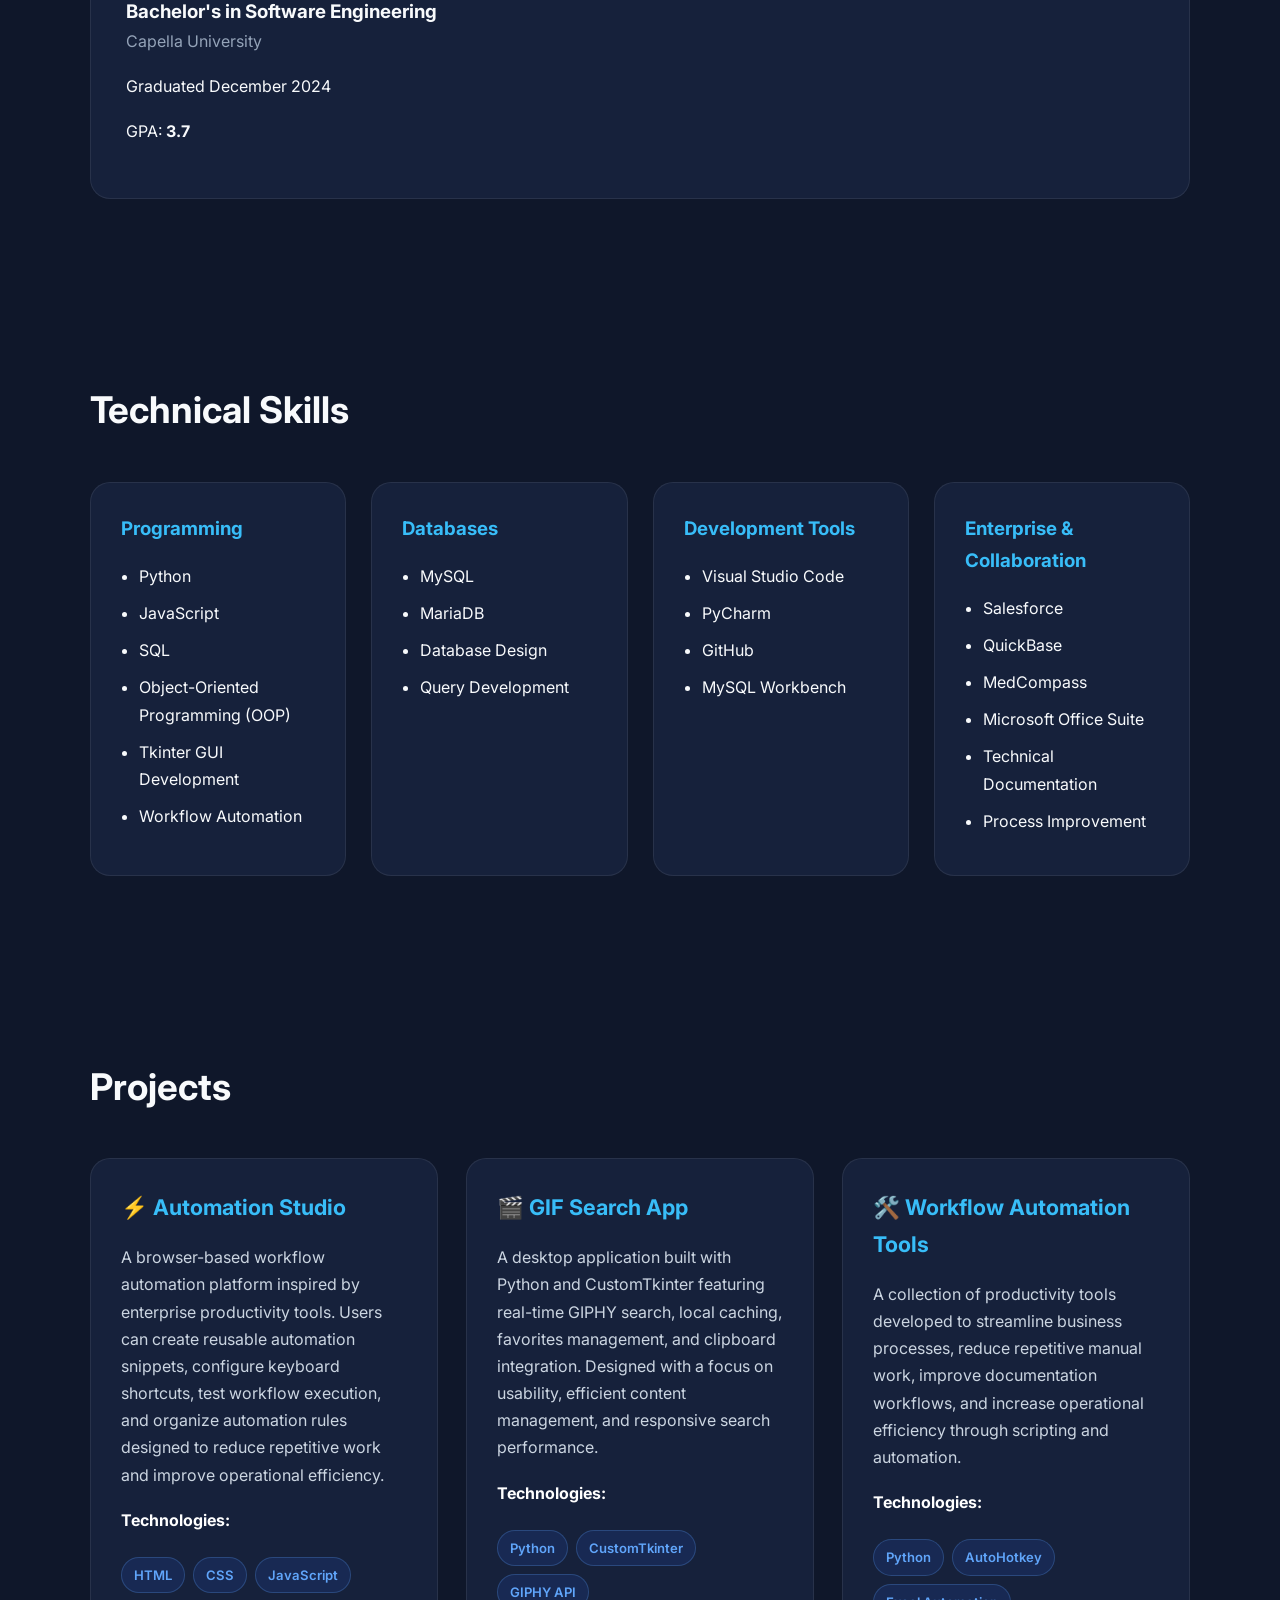
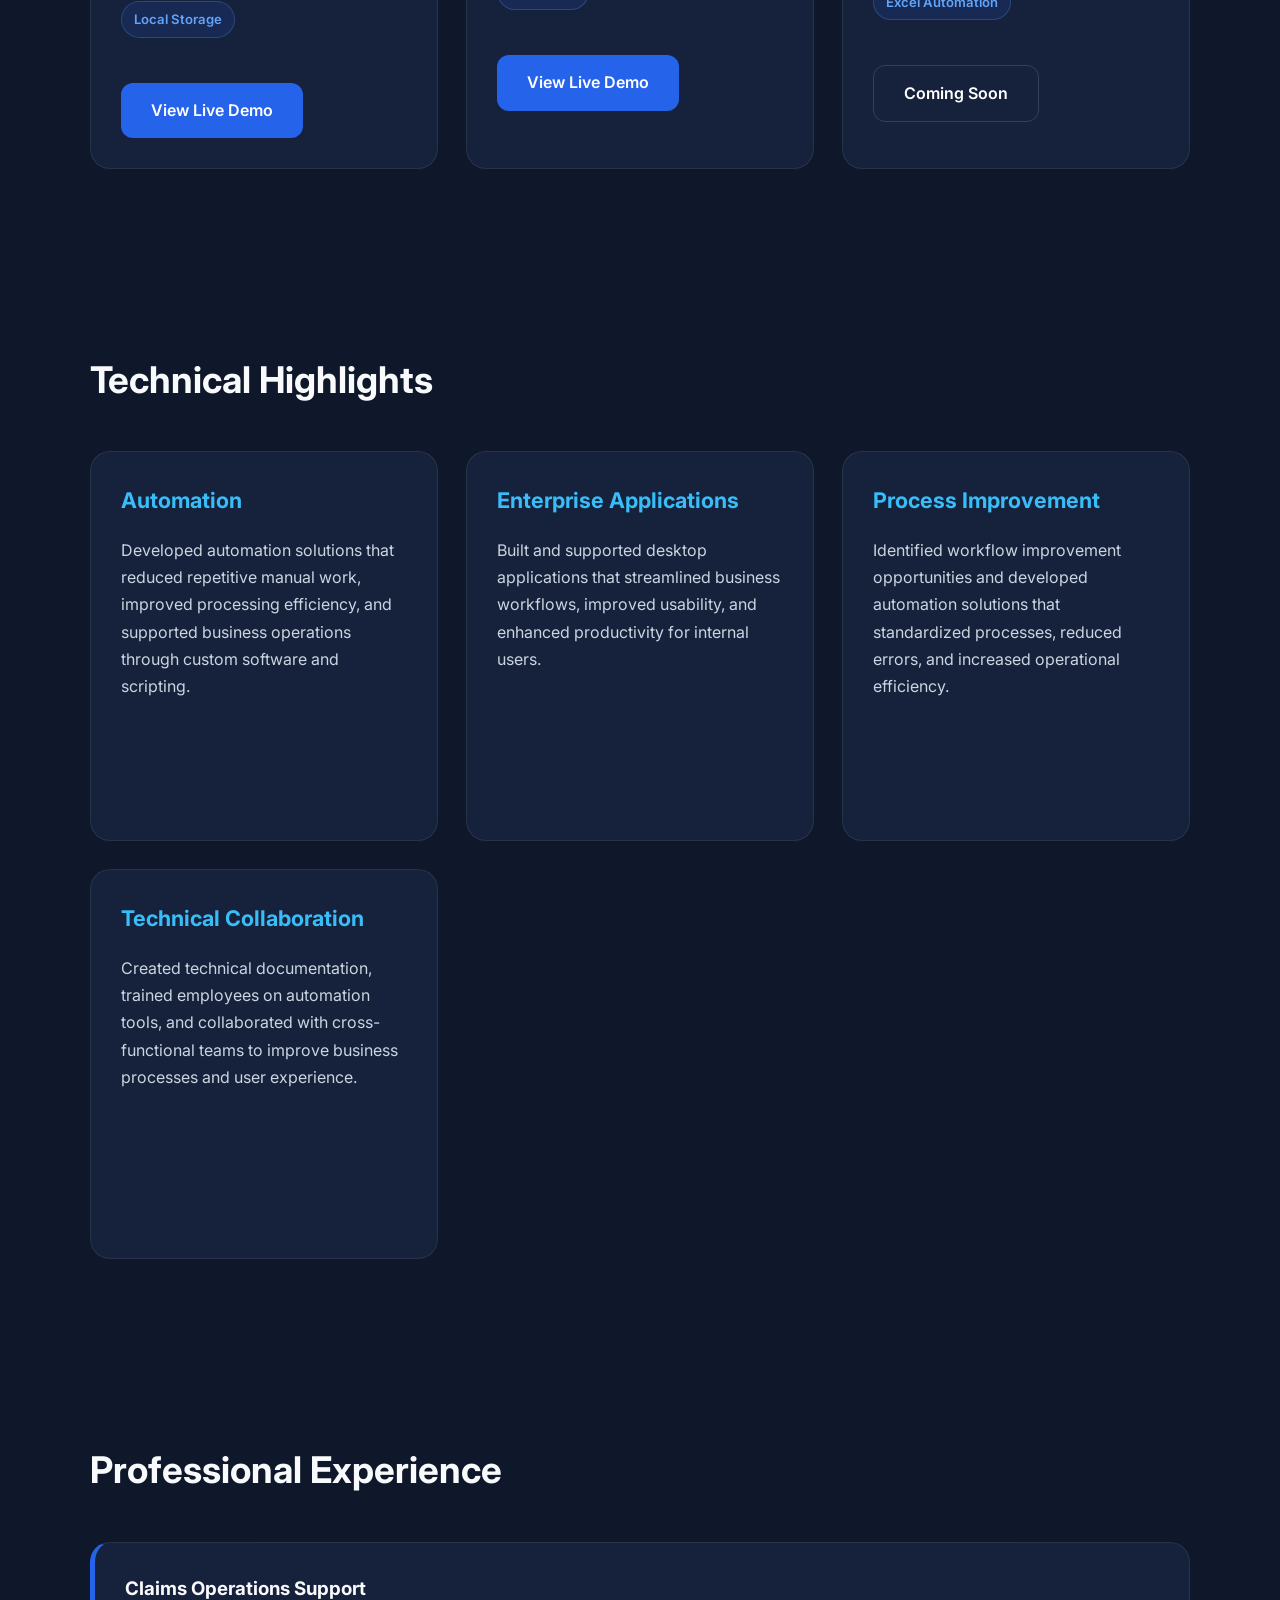
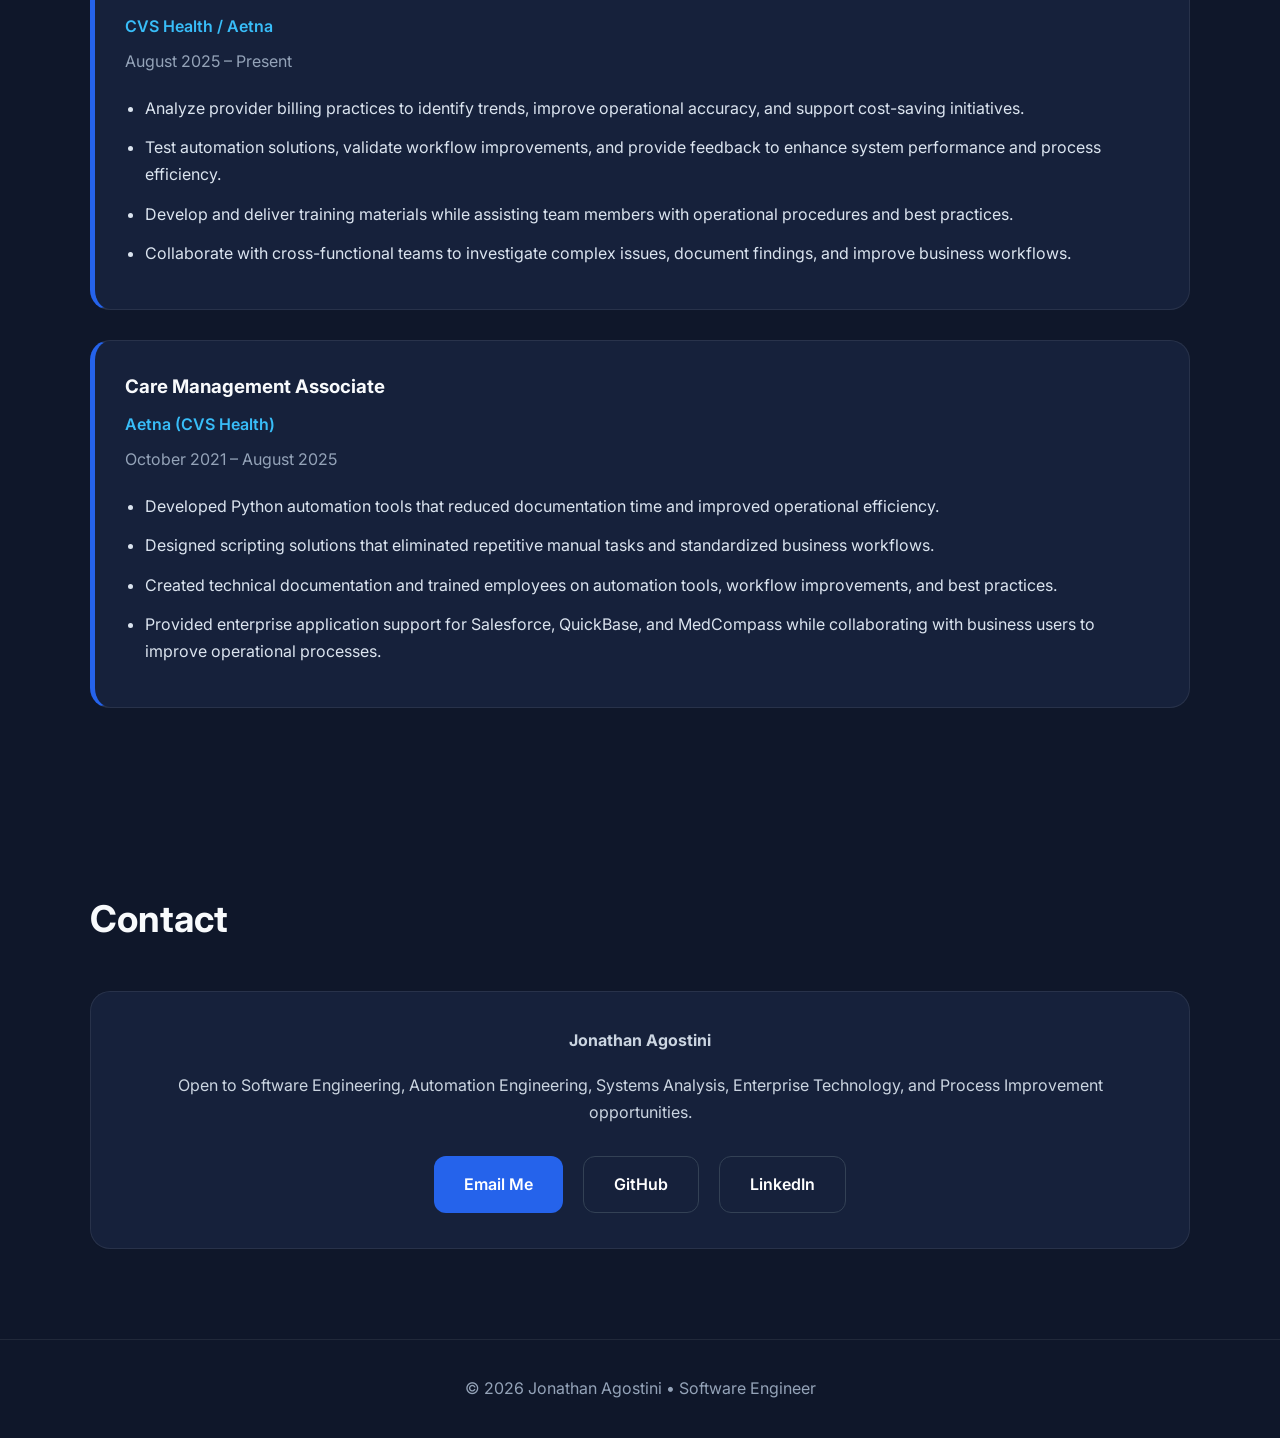
==== commit 2c87cc5b: "Revise content for clarity and detail in index.html Updated the content in various sections to enhan" ====
--- a/index.html
+++ b/index.html
@@ -8,7 +8,7 @@
 
 <title>Jonathan Agostini | Software Engineer</title>
 
-<meta name="description" content="Jonathan Agostini - Software Engineer specializing in Python automation, workflow solutions, desktop applications, and software development.">
+<meta name="description" content="Jonathan Agostini - Software Engineer specializing in Python automation, workflow optimization, enterprise applications, technical documentation, and software development.">
 
 <link rel="stylesheet" href="style.css">
 
@@ -70,9 +70,12 @@
 
 <p class="subtitle">
 
-Software Engineering graduate passionate about building
-automation tools, desktop applications, workflow solutions,
-and software that makes people's jobs easier.
+Software Engineering graduate with experience developing
+automation tools, improving enterprise workflows,
+supporting business applications, and creating technical
+solutions that increase productivity. Passionate about
+solving business challenges through software,
+process improvement, and technology.
 
 </p>
 
@@ -124,19 +127,22 @@
 <p>
 
 Software Engineering graduate with professional experience
-developing automation tools, workflow solutions, and internal
-business applications.
-
-</p>
-
-
-
-<p>
-
-Proficient in Python, SQL, databases, process automation,
-and desktop application development. I enjoy solving
-real-world problems through software and creating tools
-that improve productivity.
+developing automation tools, improving business workflows,
+supporting enterprise applications, and creating technical
+documentation that helps teams work more efficiently.
+
+</p>
+
+
+
+<p>
+
+Proficient in Python, SQL, databases, workflow automation,
+desktop application development, and process improvement.
+Experienced collaborating with business users, testing
+software solutions, training employees, and building tools
+that reduce repetitive work while improving operational
+accuracy.
 
 </p>
 
@@ -196,10 +202,6 @@
 
 </section>
 
-
-
-
-
 <section id="skills" class="section">
 
 
@@ -224,8 +226,9 @@
 <ul>
 
 <li>Python</li>
+<li>JavaScript</li>
 <li>SQL</li>
-<li>Object-Oriented Programming</li>
+<li>Object-Oriented Programming (OOP)</li>
 <li>Tkinter GUI Development</li>
 <li>Workflow Automation</li>
 
@@ -233,6 +236,8 @@
 
 
 </div>
+
+
 
 <div class="skill-card">
 
@@ -256,6 +261,7 @@
 
 
 
+
 <div class="skill-card">
 
 <h3>
@@ -278,10 +284,11 @@
 
 
 
+
 <div class="skill-card">
 
 <h3>
-Enterprise Software
+Enterprise & Collaboration
 </h3>
 
 
@@ -290,7 +297,9 @@
 <li>Salesforce</li>
 <li>QuickBase</li>
 <li>MedCompass</li>
-<li>Microsoft Office</li>
+<li>Microsoft Office Suite</li>
+<li>Technical Documentation</li>
+<li>Process Improvement</li>
 
 </ul>
 
@@ -336,9 +345,11 @@
 
 <p>
 
-A browser-based workflow automation simulator inspired by
-desktop automation tools. Users can create automation rules,
-assign shortcut triggers, and test workflow execution.
+A browser-based workflow automation platform inspired by
+enterprise productivity tools. Users can create reusable
+automation snippets, configure keyboard shortcuts, test
+workflow execution, and organize automation rules designed
+to reduce repetitive work and improve operational efficiency.
 
 </p>
 
@@ -361,7 +372,7 @@
 
 
 
-<a 
+<a
 href="automation-studio/index.html"
 class="btn primary">
 
@@ -386,9 +397,11 @@
 
 <p>
 
-A desktop GIF picker built with Python and CustomTkinter featuring
-real-time GIPHY search, local GIF caching, favorites, and clipboard
-integration for quickly sharing GIFs.
+A desktop application built with Python and CustomTkinter
+featuring real-time GIPHY search, local caching, favorites
+management, and clipboard integration. Designed with a focus
+on usability, efficient content management, and responsive
+search performance.
 
 </p>
 
@@ -410,7 +423,7 @@
 
 
 
-<a 
+<a
 href="#"
 class="btn primary">
 
@@ -435,9 +448,10 @@
 
 <p>
 
-A collection of productivity tools created to reduce
-repetitive tasks through scripting, automation, and
-process improvement.
+A collection of productivity tools developed to streamline
+business processes, reduce repetitive manual work, improve
+documentation workflows, and increase operational efficiency
+through scripting and automation.
 
 </p>
 
@@ -460,7 +474,7 @@
 
 
 
-<a 
+<a
 href="#"
 class="btn secondary">
 
@@ -480,10 +494,6 @@
 
 
 </section>
-
-
-
-
 
 <section id="highlights" class="section">
 
@@ -510,8 +520,9 @@
 
 <p>
 
-Built Python automation tools that reduced manual processing
-time and improved workflow efficiency across multiple teams.
+Developed automation solutions that reduced repetitive
+manual work, improved processing efficiency, and supported
+business operations through custom software and scripting.
 
 </p>
 
@@ -525,14 +536,15 @@
 
 
 <h3>
-Desktop Applications
-</h3>
-
-
-<p>
-
-Designed GUI applications using Python and Tkinter to
-streamline healthcare operations and improve daily workflows.
+Enterprise Applications
+</h3>
+
+
+<p>
+
+Built and supported desktop applications that streamlined
+business workflows, improved usability, and enhanced
+productivity for internal users.
 
 </p>
 
@@ -546,14 +558,15 @@
 
 
 <h3>
-Workflow Optimization
-</h3>
-
-
-<p>
-
-Automated repetitive business processes using Python,
-AutoHotkey, and Excel-based solutions.
+Process Improvement
+</h3>
+
+
+<p>
+
+Identified workflow improvement opportunities and developed
+automation solutions that standardized processes, reduced
+errors, and increased operational efficiency.
 
 </p>
 
@@ -567,14 +580,15 @@
 
 
 <h3>
-Leadership
-</h3>
-
-
-<p>
-
-Provided technical training and mentorship on automation
-tools, scripting, documentation, and workflow improvements.
+Technical Collaboration
+</h3>
+
+
+<p>
+
+Created technical documentation, trained employees on
+automation tools, and collaborated with cross-functional
+teams to improve business processes and user experience.
 
 </p>
 
@@ -589,6 +603,10 @@
 
 
 </section>
+
+
+
+
 
 <section id="experience" class="section">
 
@@ -629,26 +647,30 @@
 
 
 <li>
-Review provider billing practices to identify trends and
-cost-saving opportunities.
+Analyze provider billing practices to identify trends,
+improve operational accuracy, and support cost-saving
+initiatives.
 </li>
 
 
 <li>
-Test automation programs and provide feedback to improve
-workflow accuracy.
+Test automation solutions, validate workflow improvements,
+and provide feedback to enhance system performance and
+process efficiency.
 </li>
 
 
 <li>
-Train team members on billing guidelines and operational
-processes.
+Develop and deliver training materials while assisting
+team members with operational procedures and best
+practices.
 </li>
 
 
 <li>
-Collaborate with cross-functional teams to resolve
-complex claim issues.
+Collaborate with cross-functional teams to investigate
+complex issues, document findings, and improve business
+workflows.
 </li>
 
 
@@ -686,26 +708,28 @@
 
 
 <li>
-Developed Python automation tools that reduced
-documentation time.
+Developed Python automation tools that reduced documentation
+time and improved operational efficiency.
 </li>
 
 
 <li>
-Created scripting solutions that eliminated repetitive
-manual work.
+Designed scripting solutions that eliminated repetitive
+manual tasks and standardized business workflows.
 </li>
 
 
 <li>
-Led technical training sessions on automation tools and
-process improvement.
+Created technical documentation and trained employees on
+automation tools, workflow improvements, and best
+practices.
 </li>
 
 
 <li>
-Provided support for enterprise applications including
-Salesforce, QuickBase, and MedCompass.
+Provided enterprise application support for Salesforce,
+QuickBase, and MedCompass while collaborating with business
+users to improve operational processes.
 </li>
 
 
@@ -755,7 +779,9 @@
 
 
 <p>
-Open to software engineering opportunities
+Open to Software Engineering, Automation Engineering,
+Systems Analysis, Enterprise Technology, and Process
+Improvement opportunities.
 </p>
 
 
@@ -764,7 +790,7 @@
 
 
 
-<a 
+<a
 href="mailto:your-email@example.com"
 class="btn primary">
 
@@ -775,7 +801,7 @@
 
 
 
-<a 
+<a
 href="https://github.com/"
 class="btn secondary"
 target="_blank">
@@ -787,7 +813,7 @@
 
 
 
-<a 
+<a
 href="https://linkedin.com/"
 class="btn secondary"
 target="_blank">
